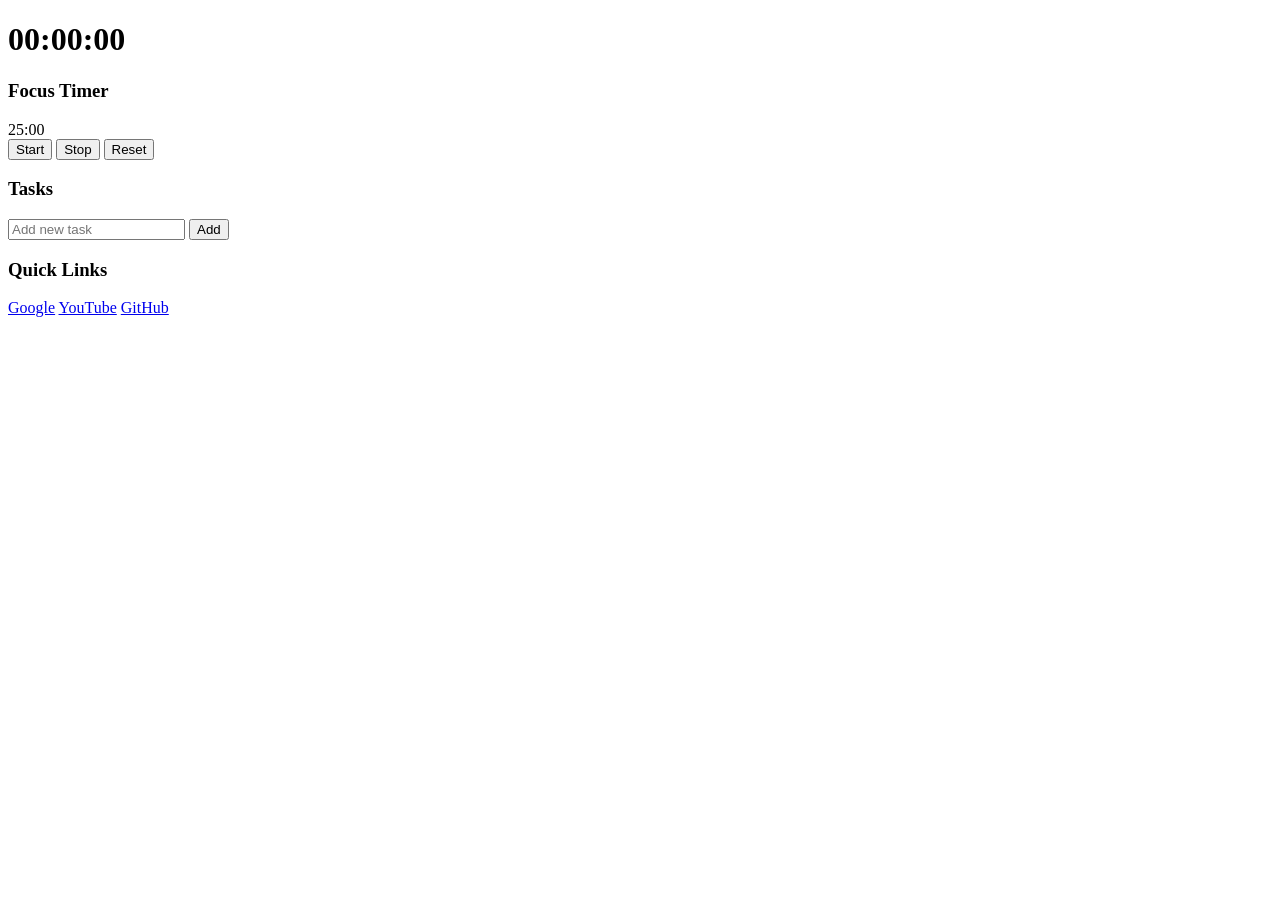
==== index.html @ e886d59d "Rename CodingCamp-9Mar2026-DimasSastraPramono/index.html to index.html" ====
<!DOCTYPE html>
<html lang="en">
<head>
    <meta charset="UTF-8">
    <meta name="viewport" content="width=device-width, initial-scale=1.0">
    <title>Life Dashboard</title>
    <link rel="stylesheet" href="style.css">
</head>
<body>
    <div class="container">
        <div class="header">
            <h1 id="time">00:00:00</h1>
            <p id="date"></p>
            <h2 id="greeting"></h2>
    </div>

    <div class="grid">
        <div class="card">
            <h3>Focus Timer</h3>
    <div id="timer">25:00</div>
    <div class="buttons">
        <button onclick="startTimer()">Start</button>
        <button onclick="stopTimer()">Stop</button>
        <button onclick="resetTimer()">Reset</button>
    </div>
    </div>

    <div class="card">
        <h3>Tasks</h3>
        <input id="taskInput" placeholder="Add new task">
        <button onclick="addTask()">Add</button>
        <ul id="taskList"></ul>
    </div>

    <div class="card">
        <h3>Quick Links</h3>
        <a href="https://google.com" target="_blank">Google</a>
        <a href="https://youtube.com" target="_blank">YouTube</a>
        <a href="https://github.com" target="_blank">GitHub</a>
    </div>
    </div>
    </div>
    <script src="script.js"></script>
</body>
</html>
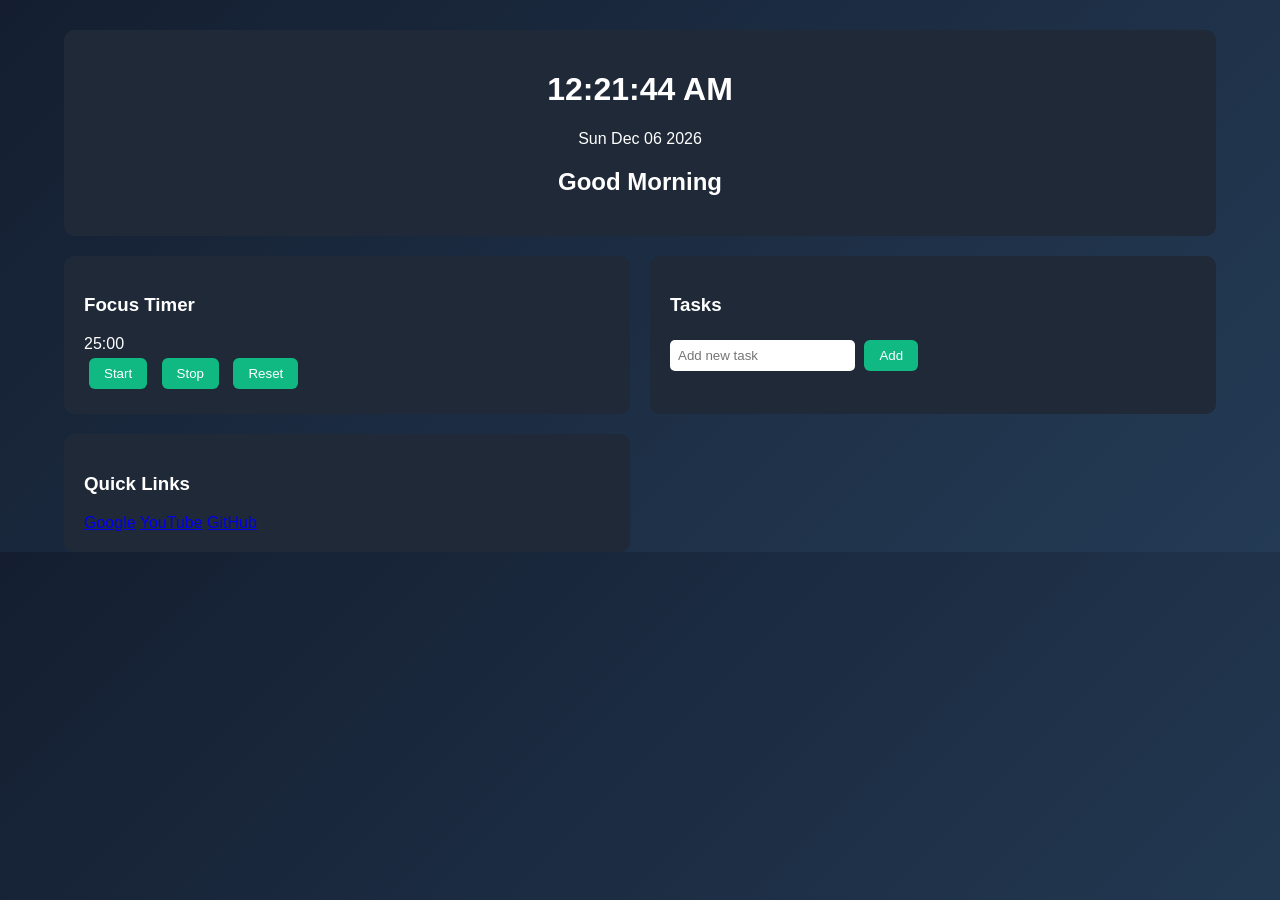
==== commit 37ebfb29: "Update index.html" ====
--- a/index.html
+++ b/index.html
@@ -40,6 +40,6 @@
     </div>
     </div>
     </div>
-    <script src="script.js"></script>
+    <script src="sscript.js"></script>
 </body>
 </html>
--- a/style.css
+++ b/style.css
@@ -0,0 +1,66 @@
+body{
+    font-family: Arial;
+    margin: 0;
+    background: linear-gradient(135deg,#141e30,#243b55);
+    color: white;
+}
+
+.container{
+    width: 90%;
+    margin:auto;
+    padding-top: 30px;
+}
+
+.header{
+    text-align: center;
+    background: #1f2937;
+    padding: 20px;
+    border-radius: 10px;
+    margin-bottom: 20px;
+}
+
+.grid{
+    display: grid;
+    grid-template-columns: 1fr 1fr;
+    gap: 20px;
+}
+
+.card{
+    background: #1f2937;
+    padding: 20px;
+    border-radius: 10px;
+}
+
+button{
+    padding: 8px 15px;
+    margin: 5px;
+    border: none;
+    border-radius: 6px;
+    background: #10b981;
+    color: white;
+    cursor: pointer;
+}
+
+button:hover{
+    background: #059669;
+}
+
+input{
+    padding: 8px;
+    border-radius: 5px;
+    border: none;
+}
+
+ul{
+    list-style: none;
+    padding: 0;
+}
+
+li{
+    background: #374151;
+    margin-top: 8px;
+    padding: 8px;
+    border-radius: 5px;
+    display: flex;
+    justify-content: space-between;
+}
